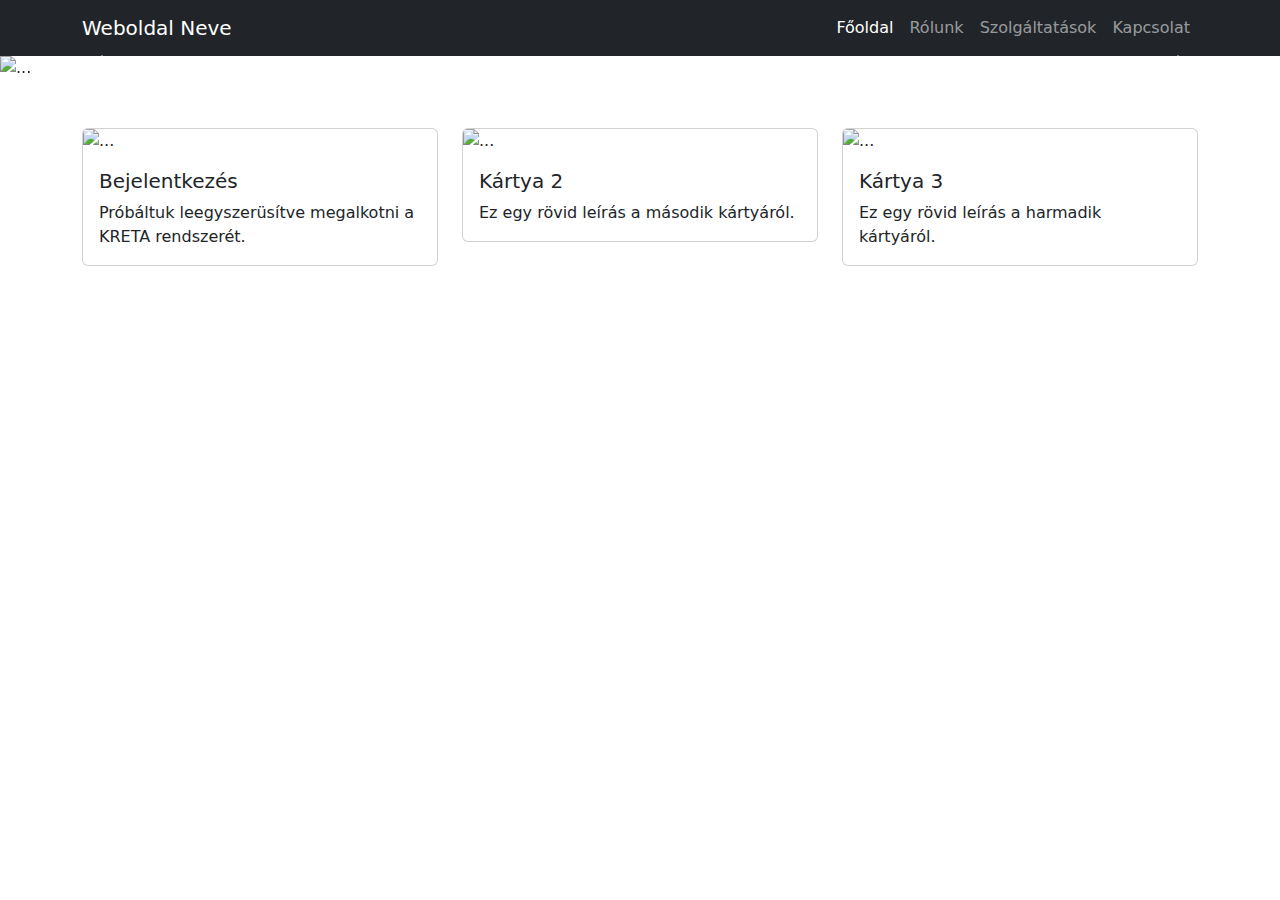
==== docs/index.html @ 6a69c6c5 "rename" ====
<!DOCTYPE html>
<html lang="hu">
<head>
  <meta charset="UTF-8">
  <meta name="viewport" content="width=device-width, initial-scale=1.0">
  <title>Bootstrap Weboldal</title>
  <!-- Bootstrap CSS -->
  <link href="https://cdn.jsdelivr.net/npm/bootstrap@5.3.0-alpha1/dist/css/bootstrap.min.css" rel="stylesheet">
  <!-- Saját CSS -->
  <style>
    /* Add your custom styles here */
  </style>
</head>
<body>

<!-- Navbar -->
<nav class="navbar navbar-expand-lg navbar-dark bg-dark">
  <div class="container">
    <a class="navbar-brand" href="#">Weboldal Neve</a>
    <button class="navbar-toggler" type="button" data-bs-toggle="collapse" data-bs-target="#navbarNav" aria-controls="navbarNav" aria-expanded="false" aria-label="Toggle navigation">
      <span class="navbar-toggler-icon"></span>
    </button>
    <div class="collapse navbar-collapse" id="navbarNav">
      <ul class="navbar-nav ms-auto">
        <li class="nav-item">
          <a class="nav-link active" aria-current="page" href="#">Főoldal</a>
        </li>
        <li class="nav-item">
          <a class="nav-link" href="#">Rólunk</a>
        </li>
        <li class="nav-item">
          <a class="nav-link" href="#">Szolgáltatások</a>
        </li>
        <li class="nav-item">
          <a class="nav-link" href="#">Kapcsolat</a>
        </li>
      </ul>
    </div>
  </div>
</nav>

<!-- Carousel -->
<div id="carouselExampleControls" class="carousel slide" data-bs-ride="carousel">
  <div class="carousel-inner">
    <div class="carousel-item active">
      <img src="https://via.placeholder.com/800x400" class="d-block w-100" alt="...">
    </div>
    <div class="carousel-item">
      <img src="https://via.placeholder.com/800x400" class="d-block w-100" alt="...">
    </div>
    <div class="carousel-item">
      <img src="https://via.placeholder.com/800x400" class="d-block w-100" alt="...">
    </div>
  </div>
  <button class="carousel-control-prev" type="button" data-bs-target="#carouselExampleControls" data-bs-slide="prev">
    <span class="carousel-control-prev-icon" aria-hidden="true"></span>
    <span class="visually-hidden">Previous</span>
  </button>
  <button class="carousel-control-next" type="button" data-bs-target="#carouselExampleControls" data-bs-slide="next">
    <span class="carousel-control-next-icon" aria-hidden="true"></span>
    <span class="visually-hidden">Next</span>
  </button>
</div>

<!-- Cards -->
<div class="container my-5">
  <div class="row row-cols-1 row-cols-md-3 g-4">
    <div class="col">
      <div class="card">
        <img src="https://via.placeholder.com/300x200" class="card-img-top" alt="...">
        <div class="card-body">
          <h5 class="card-title">Bejelentkezés</h5>
          <p class="card-text">Próbáltuk leegyszerüsítve megalkotni a KRETA rendszerét.</p>
        </div>
      </div>
    </div>
    <div class="col">
      <div class="card">
        <img src="https://via.placeholder.com/300x200" class="card-img-top" alt="...">
        <div class="card-body">
          <h5 class="card-title">Kártya 2</h5>
          <p class="card-text">Ez egy rövid leírás a második kártyáról.</p>
        </div>
      </div>
    </div>
    <div class="col">
      <div class="card">
        <img src="https://via.placeholder.com/300x200" class="card-img-top" alt="...">
        <div class="card-body">
          <h5 class="card-title">Kártya 3</h5>
          <p class="card-text">Ez egy rövid leírás a harmadik kártyáról.</p>
        </div>
      </div>
    </div>
  </div>
</div>

<!-- Bootstrap Bundle with Popper -->
<script src="https://cdn.jsdelivr.net/npm/bootstrap@5.3.0-alpha1/dist/js/bootstrap.bundle.min.js"></script>
</body>
</html>
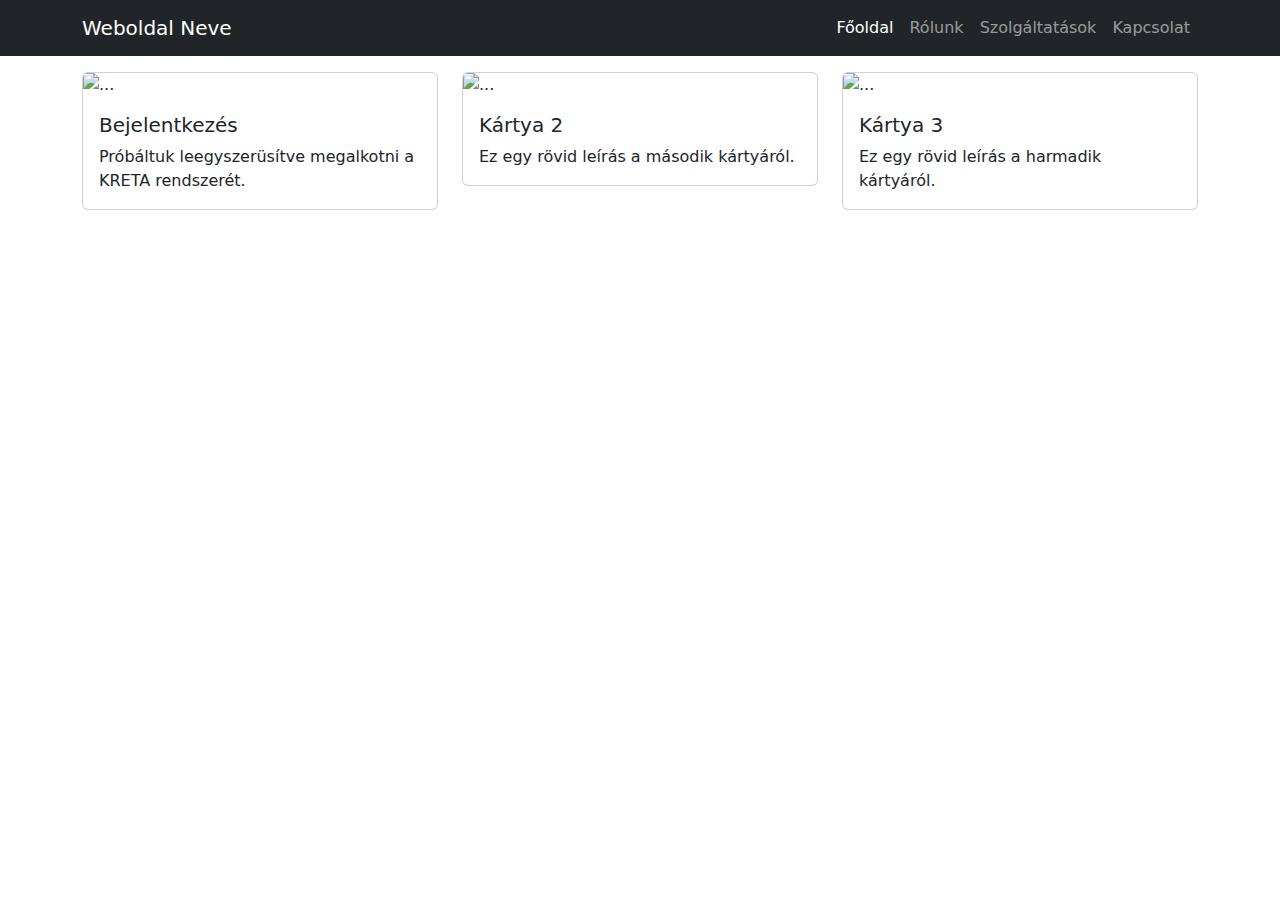
==== commit b998b69b: "sticky nav" ====
--- a/docs/index.html
+++ b/docs/index.html
@@ -14,7 +14,7 @@
 <body>
 
 <!-- Navbar -->
-<nav class="navbar navbar-expand-lg navbar-dark bg-dark">
+<nav class="navbar navbar-expand-lg navbar-dark fixed-top bg-dark">
   <div class="container">
     <a class="navbar-brand" href="#">Weboldal Neve</a>
     <button class="navbar-toggler" type="button" data-bs-toggle="collapse" data-bs-target="#navbarNav" aria-controls="navbarNav" aria-expanded="false" aria-label="Toggle navigation">
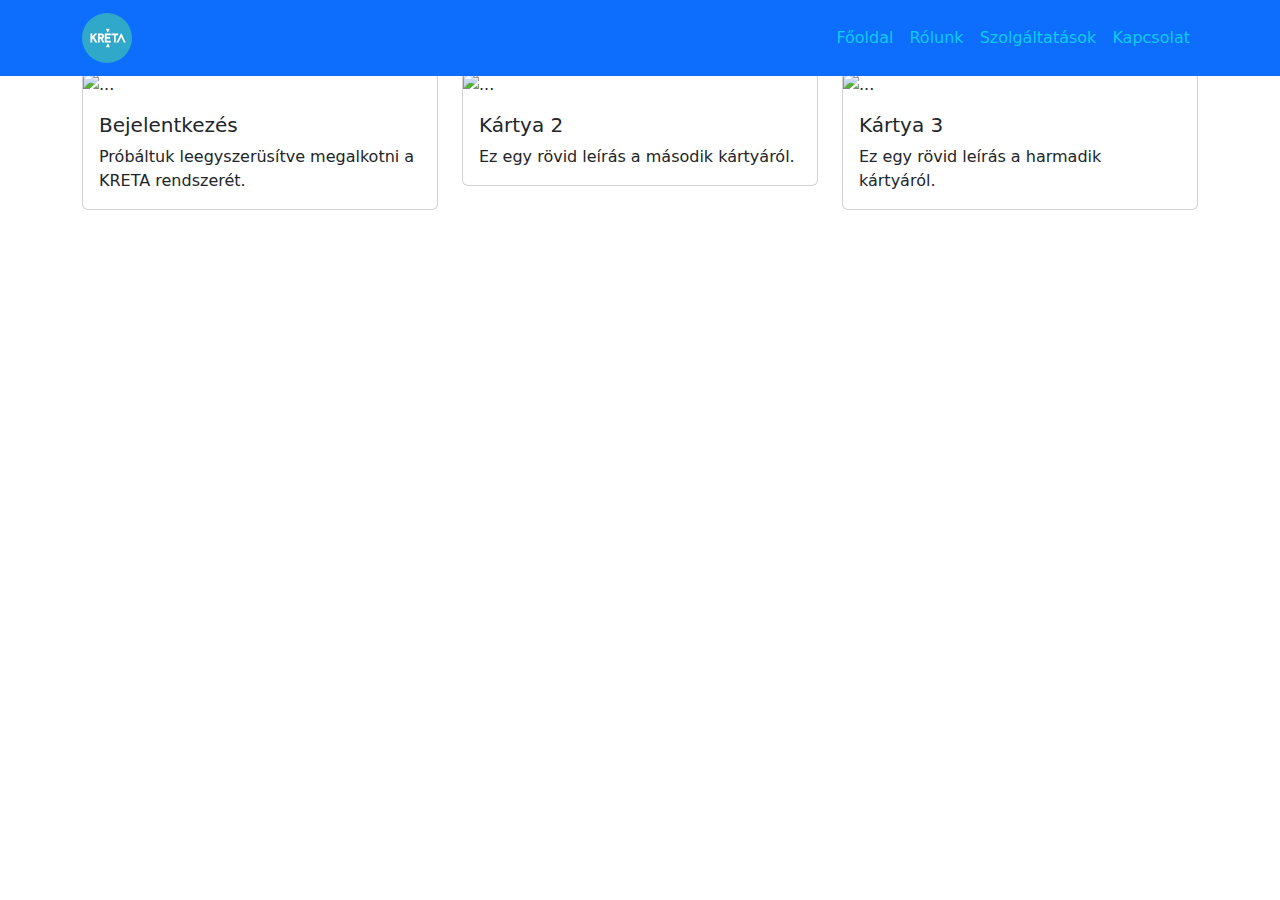
==== commit a3e73397: "nav szin" ====
--- a/docs/index.html
+++ b/docs/index.html
@@ -14,30 +14,34 @@
 <body>
 
 <!-- Navbar -->
-<nav class="navbar navbar-expand-lg navbar-dark fixed-top bg-dark">
+<nav class="navbar navbar-expand-lg bg-primary fixed-top">
   <div class="container">
-    <a class="navbar-brand" href="#">Weboldal Neve</a>
+    <a class="navbar-brand" href="#">
+      <img src="kreta-logo.jpg" alt="Logo" width="50" height="50" class="d-inline-block align-top rounded-circle">
+    </a>
     <button class="navbar-toggler" type="button" data-bs-toggle="collapse" data-bs-target="#navbarNav" aria-controls="navbarNav" aria-expanded="false" aria-label="Toggle navigation">
       <span class="navbar-toggler-icon"></span>
     </button>
     <div class="collapse navbar-collapse" id="navbarNav">
       <ul class="navbar-nav ms-auto">
         <li class="nav-item">
-          <a class="nav-link active" aria-current="page" href="#">Főoldal</a>
+          <a class="nav-link active text-info" aria-current="page" href="#">Főoldal</a>
         </li>
         <li class="nav-item">
-          <a class="nav-link" href="#">Rólunk</a>
+          <a class="nav-link text-info" href="#">Rólunk</a>
         </li>
         <li class="nav-item">
-          <a class="nav-link" href="#">Szolgáltatások</a>
+          <a class="nav-link text-info" href="#">Szolgáltatások</a>
         </li>
         <li class="nav-item">
-          <a class="nav-link" href="#">Kapcsolat</a>
+          <a class="nav-link text-info" href="#">Kapcsolat</a>
         </li>
       </ul>
     </div>
   </div>
 </nav>
+
+
 
 <!-- Carousel -->
 <div id="carouselExampleControls" class="carousel slide" data-bs-ride="carousel">
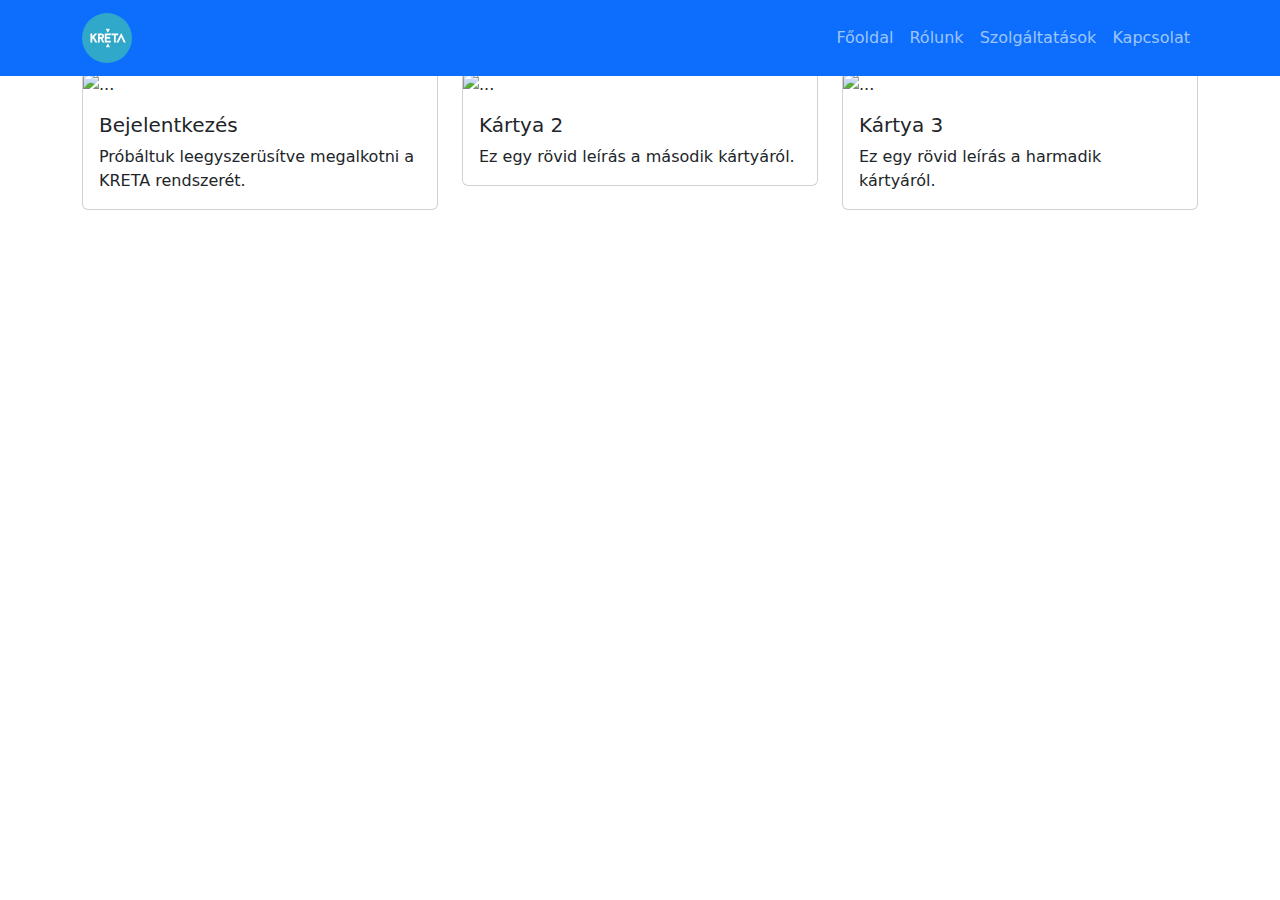
==== commit 1e85248a: "navbar alakítva" ====
--- a/docs/index.html
+++ b/docs/index.html
@@ -7,9 +7,7 @@
   <!-- Bootstrap CSS -->
   <link href="https://cdn.jsdelivr.net/npm/bootstrap@5.3.0-alpha1/dist/css/bootstrap.min.css" rel="stylesheet">
   <!-- Saját CSS -->
-  <style>
-    /* Add your custom styles here */
-  </style>
+  <link rel="stylesheet" href="style.css">
 </head>
 <body>
 
--- a/docs/style.css
+++ b/docs/style.css
@@ -0,0 +1,15 @@
+.navbar-nav .nav-link.text-info {
+    color: #9ec5fe !important;
+}
+
+.navbar-nav .nav-link.text-info:hover {
+    color: white !important;
+    text-decoration: underline !important;
+    text-shadow: 0 0 5px #ffffff, 0 0 10px #ffffff, 0 0 15px #ffffff, 0 0 20px #9ec5fe, 0 0 30px #9ec5fe, 0 0 40px #9ec5fe, 0 0 55px #9ec5fe, 0 0 75px #9ec5fe;
+}
+
+.navbar-brand:hover img {
+    box-shadow: 0 0 5px #ffffff, 0 0 10px #ffffff, 0 0 15px #ffffff, 0 0 20px #9ec5fe, 0 0 30px #9ec5fe, 0 0 40px #9ec5fe, 0 0 55px #9ec5fe, 0 0 75px #9ec5fe;
+}
+
+
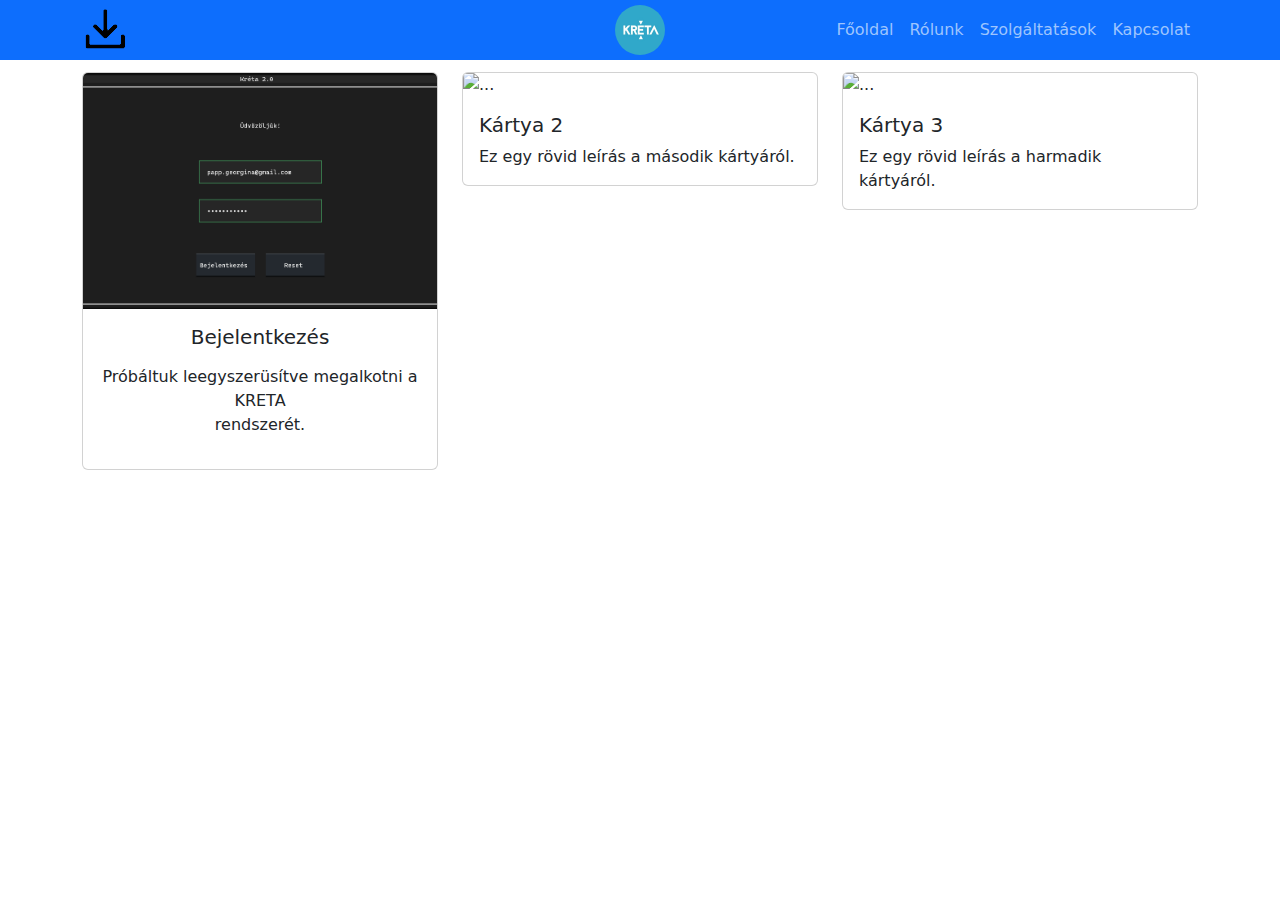
==== commit dcedf52b: "letöltés megcsinálva" ====
--- a/docs/index.html
+++ b/docs/index.html
@@ -8,14 +8,23 @@
   <link href="https://cdn.jsdelivr.net/npm/bootstrap@5.3.0-alpha1/dist/css/bootstrap.min.css" rel="stylesheet">
   <!-- Saját CSS -->
   <link rel="stylesheet" href="style.css">
+  <style>
+    .navbar-brand {
+      position: absolute;
+      left: 50%;
+      transform: translateX(-50%);
+    }
+
+  </style>
 </head>
 <body>
 
 <!-- Navbar -->
 <nav class="navbar navbar-expand-lg bg-primary fixed-top">
   <div class="container">
+    <a href="https://github.com/mezeirenata/nyilvantartas/archive/refs/heads/main.zip"><img src="kepek/kesz_download.png" class="mr-auto" alt="letöltés"></img></a>
     <a class="navbar-brand" href="#">
-      <img src="kreta-logo.jpg" alt="Logo" width="50" height="50" class="d-inline-block align-top rounded-circle">
+      <img src="kepek/kreta-logo.jpg" alt="Logo" width="50" height="50" class="d-inline-block align-top rounded-circle">
     </a>
     <button class="navbar-toggler" type="button" data-bs-toggle="collapse" data-bs-target="#navbarNav" aria-controls="navbarNav" aria-expanded="false" aria-label="Toggle navigation">
       <span class="navbar-toggler-icon"></span>
@@ -69,10 +78,10 @@
   <div class="row row-cols-1 row-cols-md-3 g-4">
     <div class="col">
       <div class="card">
-        <img src="https://via.placeholder.com/300x200" class="card-img-top" alt="...">
+        <img src="kepek/bejelentkezes.jpg" class="card-img-top" alt="...">
         <div class="card-body">
-          <h5 class="card-title">Bejelentkezés</h5>
-          <p class="card-text">Próbáltuk leegyszerüsítve megalkotni a KRETA rendszerét.</p>
+          <h5 class="card-title text-center">Bejelentkezés</h5>
+          <p class="card-text"><div class="text-center">Próbáltuk leegyszerüsítve megalkotni a KRETA</div><div class="text-center">rendszerét.</div></p>
         </div>
       </div>
     </div>
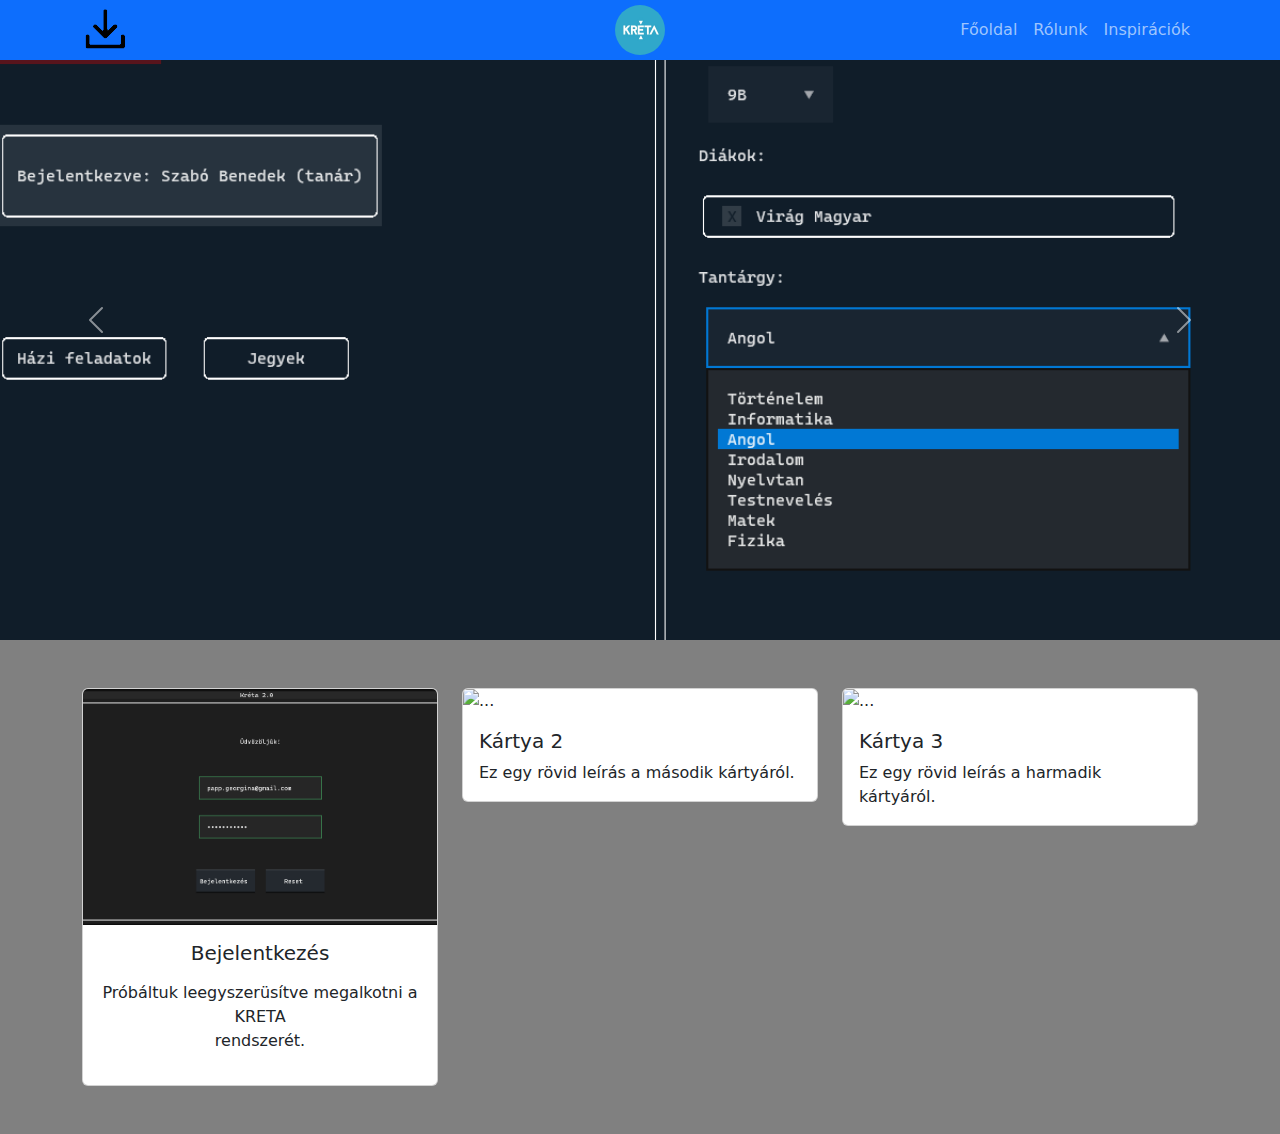
==== commit 94455650: "carousel kész #12" ====
--- a/docs/index.html
+++ b/docs/index.html
@@ -15,6 +15,9 @@
       transform: translateX(-50%);
     }
 
+    body{
+      background-color: grey;
+    }
   </style>
 </head>
 <body>
@@ -23,7 +26,7 @@
 <nav class="navbar navbar-expand-lg bg-primary fixed-top">
   <div class="container">
     <a href="https://github.com/mezeirenata/nyilvantartas/archive/refs/heads/main.zip"><img src="kepek/kesz_download.png" class="mr-auto" alt="letöltés"></img></a>
-    <a class="navbar-brand" href="#">
+    <a class="navbar-brand" href="index.html">
       <img src="kepek/kreta-logo.jpg" alt="Logo" width="50" height="50" class="d-inline-block align-top rounded-circle">
     </a>
     <button class="navbar-toggler" type="button" data-bs-toggle="collapse" data-bs-target="#navbarNav" aria-controls="navbarNav" aria-expanded="false" aria-label="Toggle navigation">
@@ -32,16 +35,13 @@
     <div class="collapse navbar-collapse" id="navbarNav">
       <ul class="navbar-nav ms-auto">
         <li class="nav-item">
-          <a class="nav-link active text-info" aria-current="page" href="#">Főoldal</a>
+          <a class="nav-link active text-info" aria-current="page" href="index.html">Főoldal</a>
         </li>
         <li class="nav-item">
-          <a class="nav-link text-info" href="#">Rólunk</a>
+          <a class="nav-link text-info" href="bemutatkozas.html">Rólunk</a>
         </li>
         <li class="nav-item">
-          <a class="nav-link text-info" href="#">Szolgáltatások</a>
-        </li>
-        <li class="nav-item">
-          <a class="nav-link text-info" href="#">Kapcsolat</a>
+          <a class="nav-link text-info" href="inspiracio.html">Inspirációk</a>
         </li>
       </ul>
     </div>
@@ -51,23 +51,23 @@
 
 
 <!-- Carousel -->
-<div id="carouselExampleControls" class="carousel slide" data-bs-ride="carousel">
+<div id="carouselExample" class="carousel slide">
   <div class="carousel-inner">
     <div class="carousel-item active">
-      <img src="https://via.placeholder.com/800x400" class="d-block w-100" alt="...">
+      <img src="kepek/kep1.png" class="d-block w-100" alt="elsokep">
     </div>
     <div class="carousel-item">
-      <img src="https://via.placeholder.com/800x400" class="d-block w-100" alt="...">
+      <img src="kepek/kep2.png" class="d-block w-100" alt="masodikkep">
     </div>
     <div class="carousel-item">
-      <img src="https://via.placeholder.com/800x400" class="d-block w-100" alt="...">
+      <img src="kepek/kep3.jpg" class="d-block w-100" alt="harmadikkep">
     </div>
   </div>
-  <button class="carousel-control-prev" type="button" data-bs-target="#carouselExampleControls" data-bs-slide="prev">
+  <button class="carousel-control-prev" type="button" data-bs-target="#carouselExample" data-bs-slide="prev">
     <span class="carousel-control-prev-icon" aria-hidden="true"></span>
     <span class="visually-hidden">Previous</span>
   </button>
-  <button class="carousel-control-next" type="button" data-bs-target="#carouselExampleControls" data-bs-slide="next">
+  <button class="carousel-control-next" type="button" data-bs-target="#carouselExample" data-bs-slide="next">
     <span class="carousel-control-next-icon" aria-hidden="true"></span>
     <span class="visually-hidden">Next</span>
   </button>
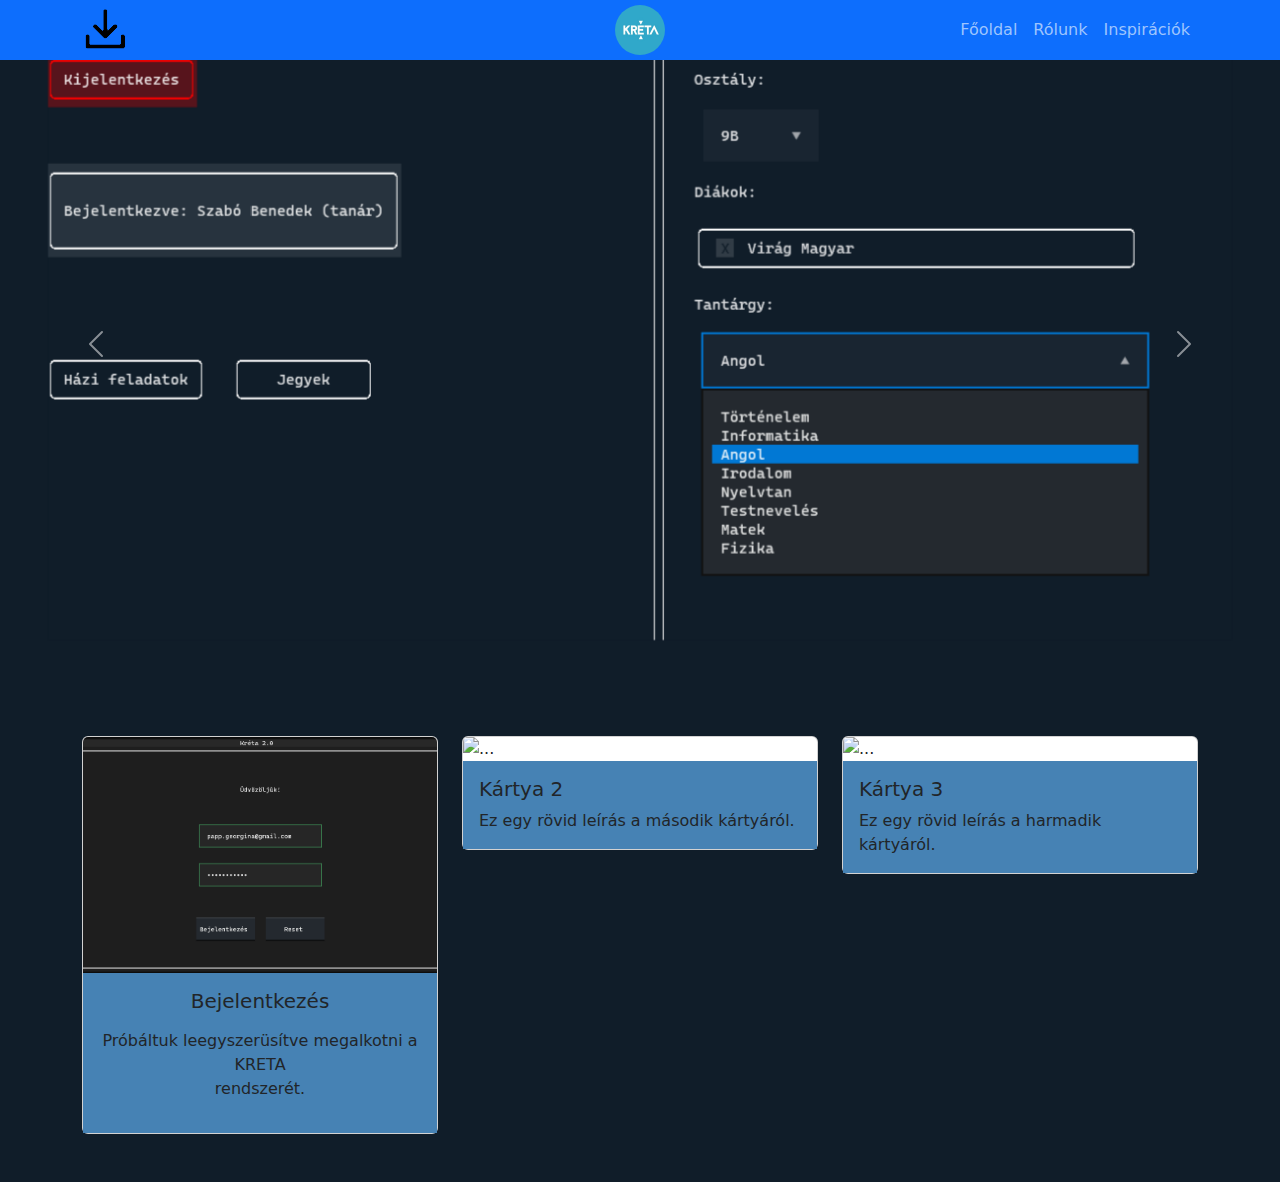
==== commit 0f01db1c: "háttér szín #12" ====
--- a/docs/index.html
+++ b/docs/index.html
@@ -16,7 +16,7 @@
     }
 
     body{
-      background-color: grey;
+      background-color: #101D29 !important;
     }
   </style>
 </head>
@@ -54,13 +54,13 @@
 <div id="carouselExample" class="carousel slide">
   <div class="carousel-inner">
     <div class="carousel-item active">
-      <img src="kepek/kep1.png" class="d-block w-100" alt="elsokep">
+      <img src="kepek/kep1.png" class="d-block w-100 p-5" alt="elsokep">
     </div>
     <div class="carousel-item">
-      <img src="kepek/kep2.png" class="d-block w-100" alt="masodikkep">
+      <img src="kepek/kep2.png" class="d-block w-100 p-5" alt="masodikkep">
     </div>
     <div class="carousel-item">
-      <img src="kepek/kep3.jpg" class="d-block w-100" alt="harmadikkep">
+      <img src="kepek/kep3.jpg" class="d-block w-100 p-5" alt="harmadikkep">
     </div>
   </div>
   <button class="carousel-control-prev" type="button" data-bs-target="#carouselExample" data-bs-slide="prev">
@@ -78,7 +78,7 @@
   <div class="row row-cols-1 row-cols-md-3 g-4">
     <div class="col">
       <div class="card">
-        <img src="kepek/bejelentkezes.jpg" class="card-img-top" alt="...">
+        <img src="kepek/bejelentkezes.jpg" class="card-img-top" alt="bejelentkezes">
         <div class="card-body">
           <h5 class="card-title text-center">Bejelentkezés</h5>
           <p class="card-text"><div class="text-center">Próbáltuk leegyszerüsítve megalkotni a KRETA</div><div class="text-center">rendszerét.</div></p>
@@ -87,7 +87,7 @@
     </div>
     <div class="col">
       <div class="card">
-        <img src="https://via.placeholder.com/300x200" class="card-img-top" alt="...">
+        <img src="kepek/" class="card-img-top" alt="...">
         <div class="card-body">
           <h5 class="card-title">Kártya 2</h5>
           <p class="card-text">Ez egy rövid leírás a második kártyáról.</p>
--- a/docs/style.css
+++ b/docs/style.css
@@ -4,7 +4,7 @@
 
 .navbar-nav .nav-link.text-info:hover {
     color: white !important;
-    text-decoration: underline !important;
+    /*text-decoration: underline !important;*/
     text-shadow: 0 0 5px #ffffff, 0 0 10px #ffffff, 0 0 15px #ffffff, 0 0 20px #9ec5fe, 0 0 30px #9ec5fe, 0 0 40px #9ec5fe, 0 0 55px #9ec5fe, 0 0 75px #9ec5fe;
 }
 
@@ -12,4 +12,7 @@
     box-shadow: 0 0 5px #ffffff, 0 0 10px #ffffff, 0 0 15px #ffffff, 0 0 20px #9ec5fe, 0 0 30px #9ec5fe, 0 0 40px #9ec5fe, 0 0 55px #9ec5fe, 0 0 75px #9ec5fe;
 }
 
+.card-body {
+    background-color: #4682B4;
+}
 
